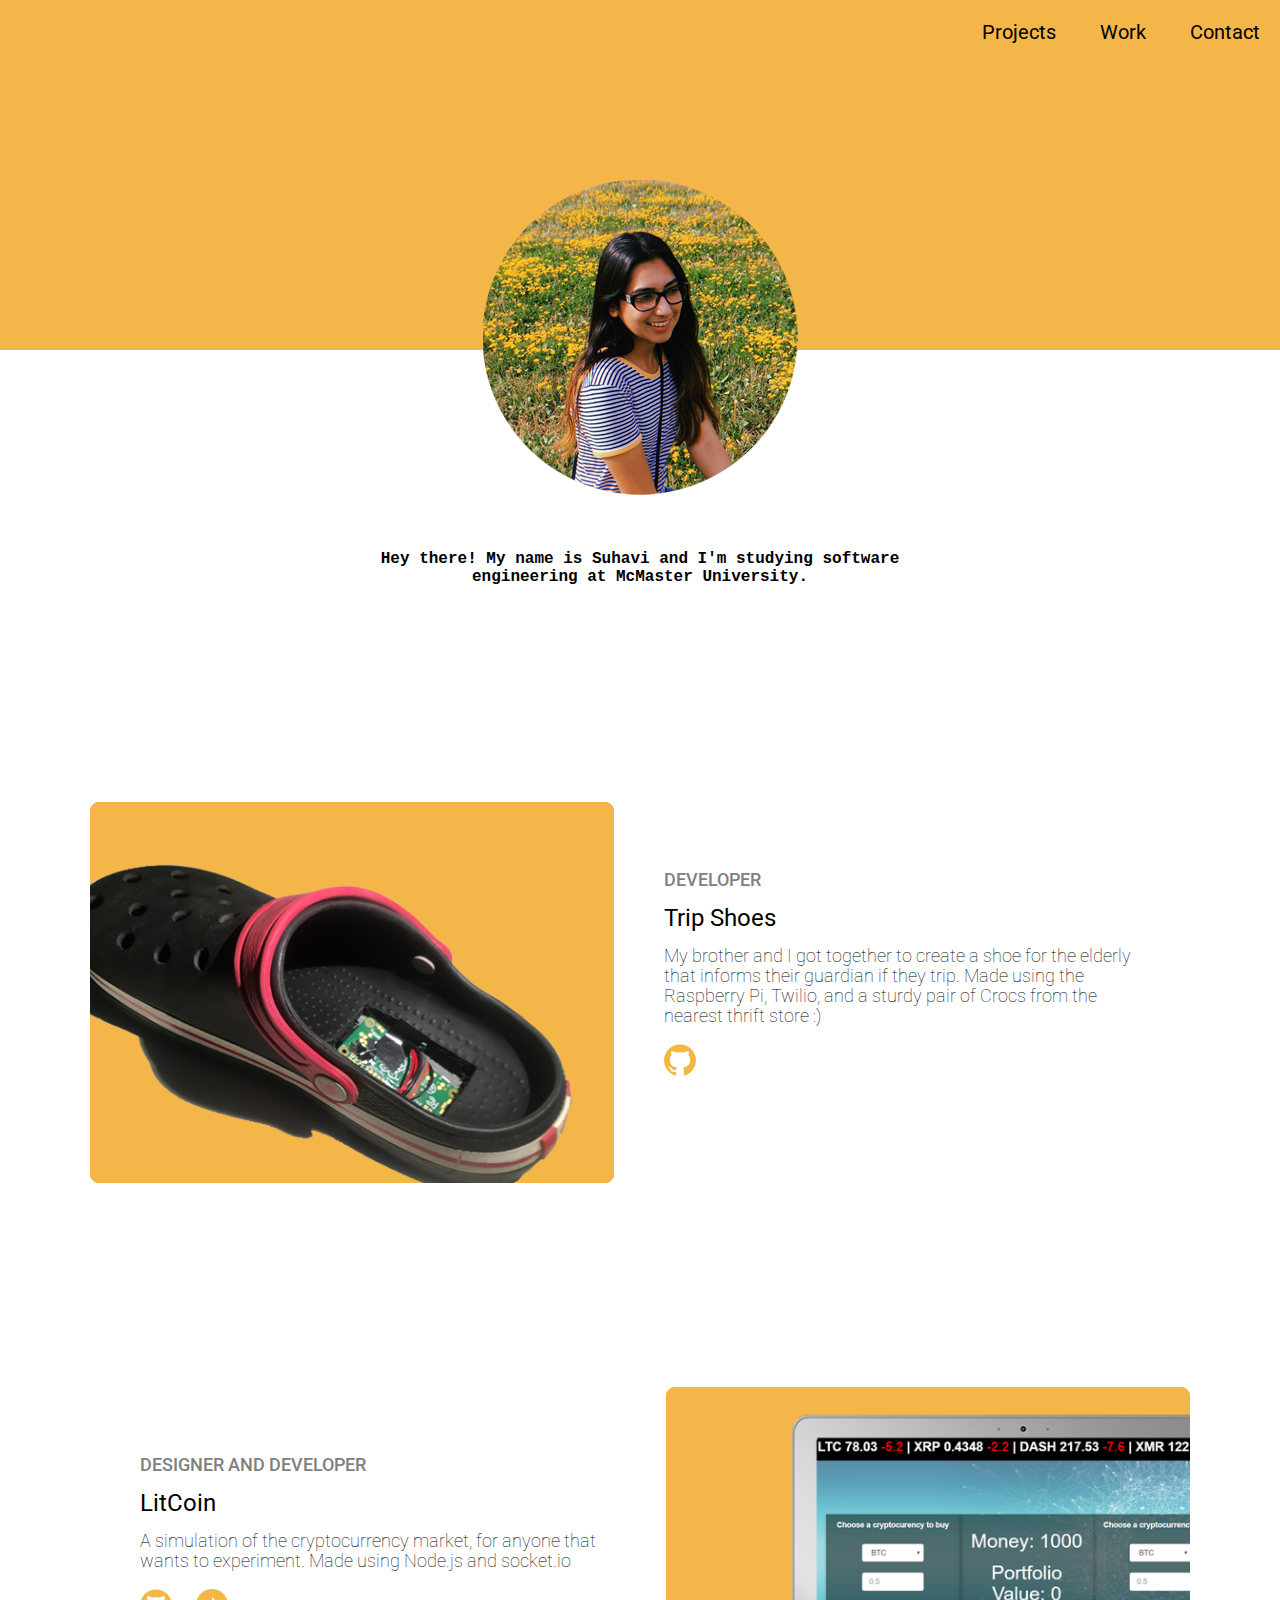
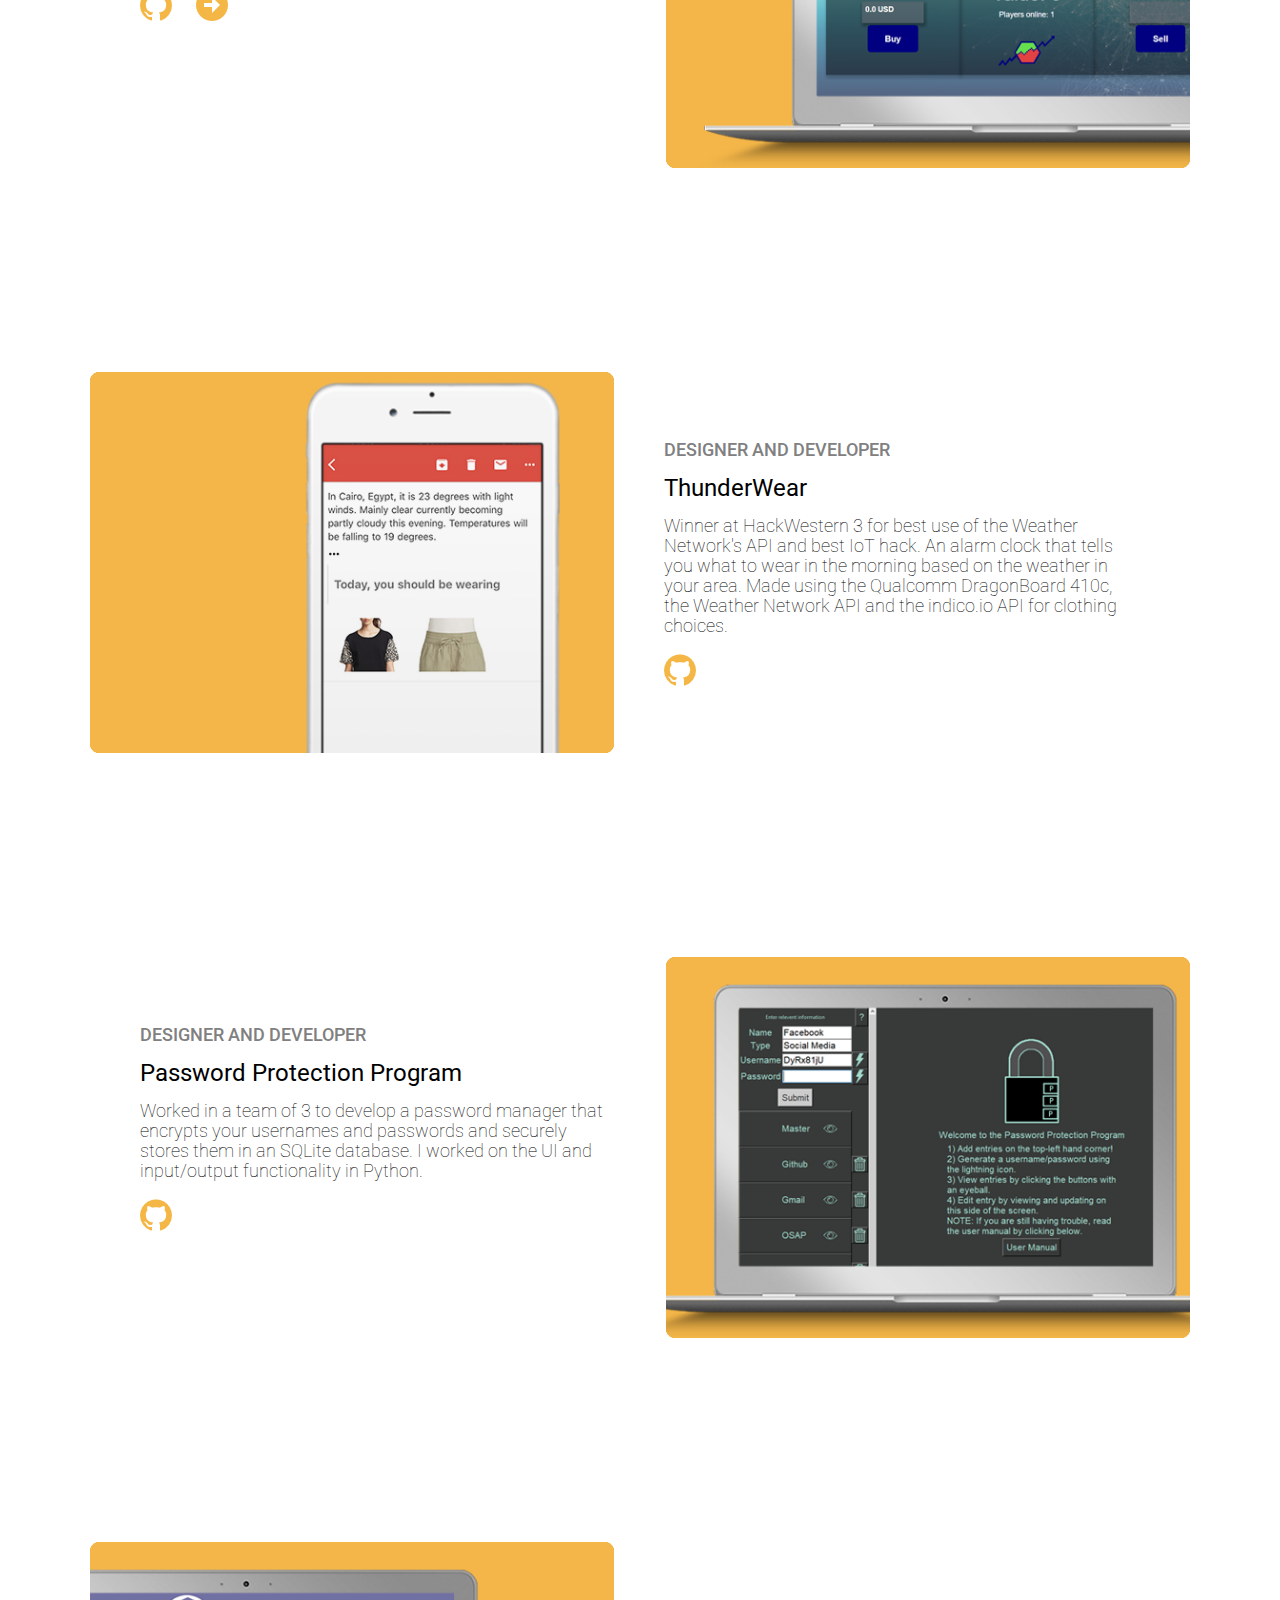
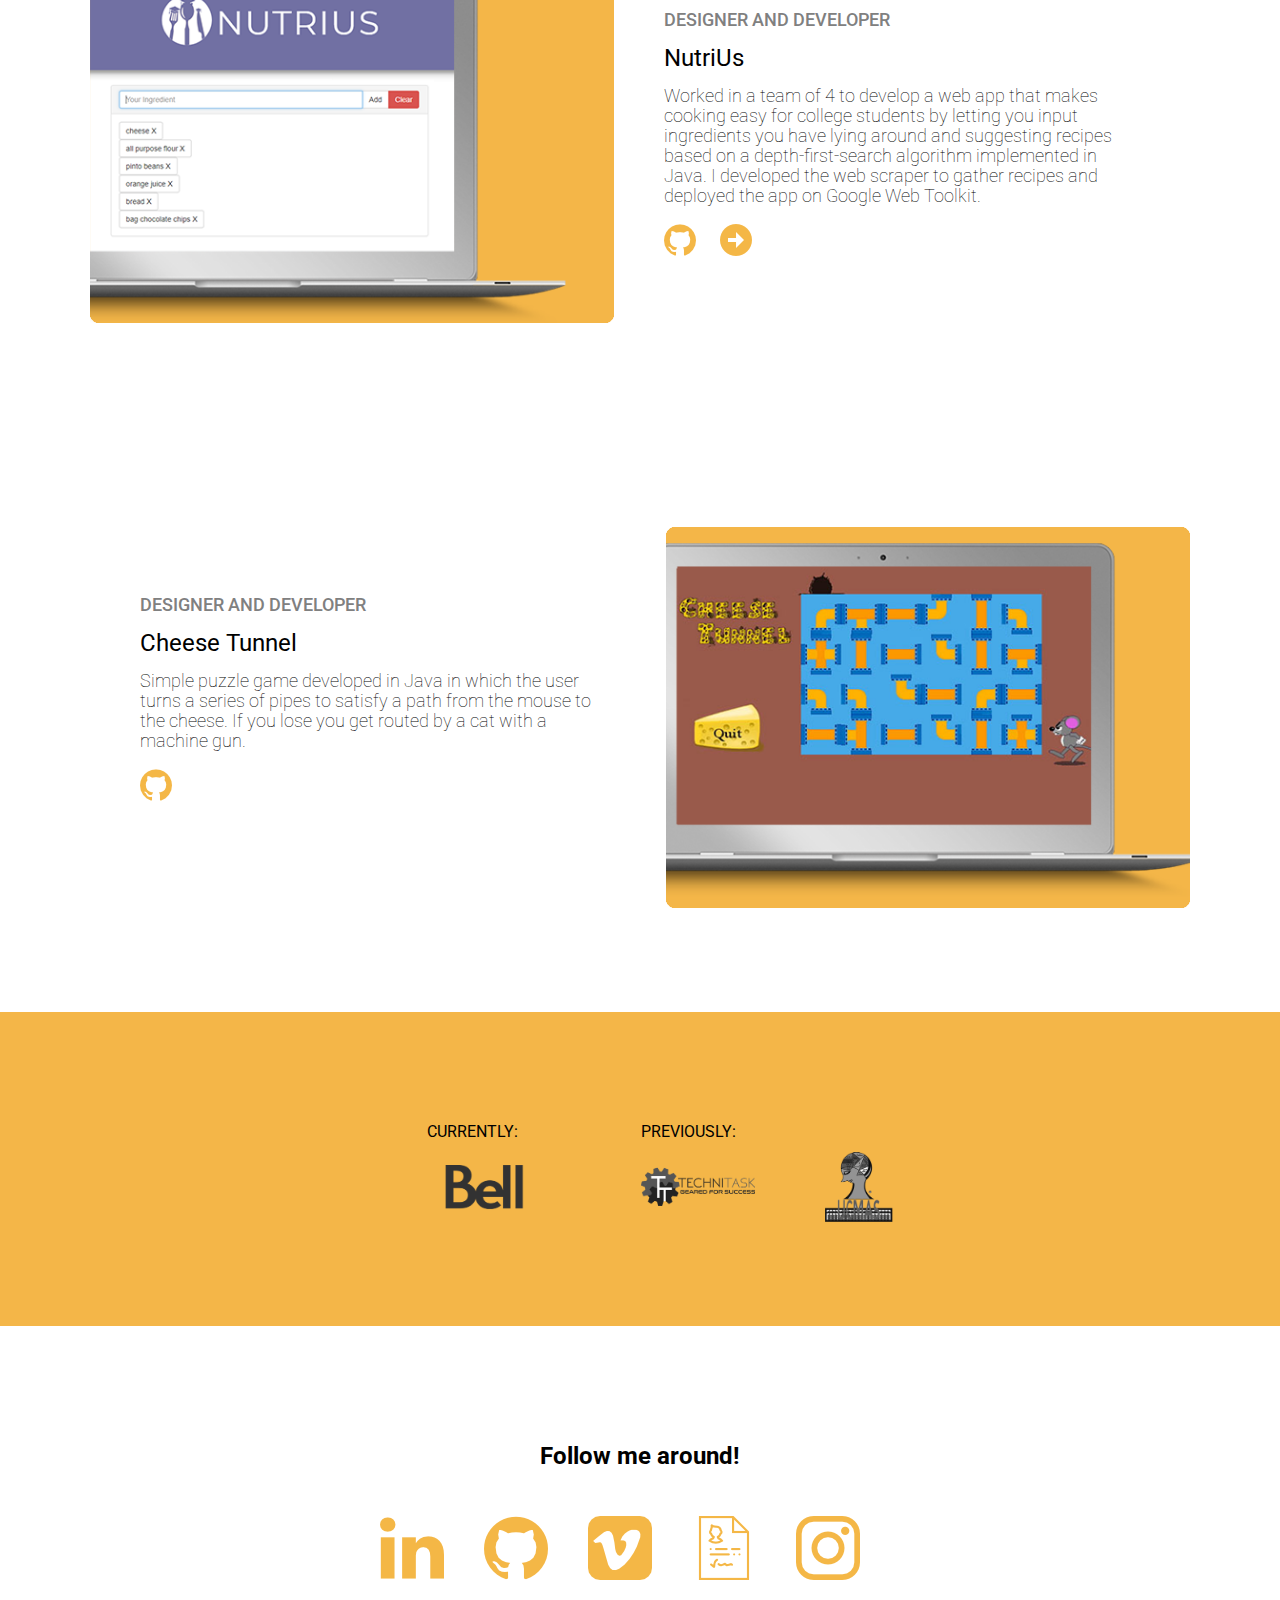
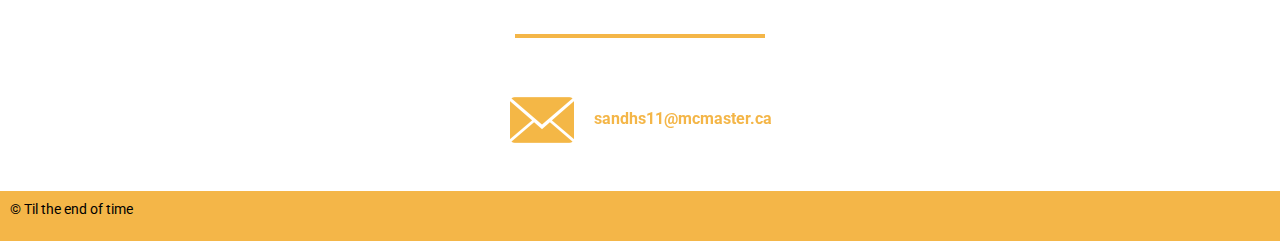
==== index.html @ 32600d79 "pretty much done" ====
<!DOCTYPE html>
<html>
    <head>
        <meta name="apple-mobile-web-app-capable" content="yes">
        <meta content="text/html; charset=utf-8" http-equiv="Content-Type">
        <meta name="viewport" content="width=device-width, initial-scale=1">


    <!-- Font family Roboto -->
    <link href="https://fonts.googleapis.com/css?family=Roboto:100,400,500,700" rel="stylesheet">
    
    <!-- Stylesheet -->
    <link rel="stylesheet" type="text/css" href="styles.css">
    </head>

  
    <body>
            
    <header>
        <div class="menu" onclick="overlay(this)">
            <div class="bar1"></div>
            <div class="bar2"></div>
            <div class="bar3"></div>
        </div>

        <div id="overlay" style="display: none;">
            <img src="https://i.gifer.com/YdBR.gif" style="width:200px;height:200px;"><br>
            <a href="#projects">Projects</a><br>
            <a href="#work">Work</a><br>
            <a href="">Contact</a>
        </div>

        <script>
            function overlay(menu) {
                var x = document.getElementById("overlay");
                menu.classList.toggle("change");
                if (x.style.display === "none") {
                    x.style.display = "block";
                } else {
                    x.style.display = "none";
                }
            }
        </script>

        <nav>
            <a href="#projects">Projects</a>
            <a href="#work">Work</a>
            <a href="">Contact</a>
        </nav>
        <div class="face"></div>
    </header>
    <div class="blurb">
        <p>
            Hey there! My name is Suhavi and I'm studying software engineering at McMaster University.
        </p>
    </div>
    <section id="projects">
        <div class="project">
            <div class="project-preview">
                <img src="images/projects/tripshoes.png">
            </div>
            <div class="project-info">
                <h3>Developer</h3>
                <h1>Trip Shoes</h1>
                <p>My brother and I got together to create a shoe for the elderly that informs their guardian if they trip. Made using the Raspberry Pi, Twilio, and a sturdy pair of Crocs from the nearest thrift store :)</p>
                <a href="https://gist.github.com/gucci-ninja/dfd30814d7d392cb71375a4069c9fa4d"><img src="images/icons/github-mustard.png"></a>
            </div>
        </div>
        <div class="project">
            <div class="project-info">
                <h3>Designer and Developer</h3>
                <h1>LitCoin</h1>
                <p>A simulation of the cryptocurrency market, for anyone that wants to experiment. Made using Node.js and socket.io</p>
                <a href="https://github.com/gucci-ninja/LitCoin"><img src="images/icons/github-mustard.png"></a>
                <a href="https://litcoin.herokuapp.com"><img src="images/icons/arrow-mustard.png"></a>
            </div>
            <div class="project-preview">
                <img src="images/projects/litcoin.png">
            </div>
        </div>
        <div class="project">
            <div class="project-preview">
                <img src="images/projects/thunderwear.png">
            </div>
            <div class="project-info">
                <h3>Designer and Developer</h3>
                <h1>ThunderWear</h1>
                <p>Winner at HackWestern 3 for best use of the Weather Network's API and best IoT hack. An alarm clock that tells you what to wear in the morning based on the weather in your area. Made using the Qualcomm DragonBoard 410c, the Weather Network API and the indico.io API for clothing choices.</p>
                <a href="https://github.com/ShabanaD/ThunderWear"><img src="images/icons/github-mustard.png"></a>
            </div>
        </div>
        <div class="project">
            <div class="project-info">
                <h3>Designer and Developer</h3>
                <h1>Password Protection Program</h1>
                <p>Worked in a team of 3 to develop a password manager that encrypts your usernames and passwords and securely stores them in an SQLite database. I worked on the UI and input/output functionality in Python.</p>
                <a href="https://github.com/gucci-ninja/PasswordProtectionProgram"><img src="images/icons/github-mustard.png"></a>
                
            </div>
            <div class="project-preview">
                <img src="images/projects/ppp.png">
            </div>
        </div>
        <div class="project">
            <div class="project-preview">
                <img src="images/projects/nutrius.png">
            </div>
            <div class="project-info">
                <h3>Designer and Developer</h3>
                <h1>NutriUs</h1>
                <p>Worked in a team of 4 to develop a web app that makes cooking easy for college students by letting you input ingredients you have lying around and suggesting recipes based on a depth-first-search algorithm implemented in Java. I developed the web scraper to gather recipes and deployed the app on Google Web Toolkit.</p>
                <a href="https://github.com/gucci-ninja/NutriUs"><img src="images/icons/github-mustard.png"></a>
                <a href="http://1-dot-group7-164413.appspot.com"><img src="images/icons/arrow-mustard.png"></a>

            </div>
        </div>
        <div class="project">
            <div class="project-info">
                <h3>Designer and Developer</h3>
                <h1>Cheese Tunnel</h1>
                <p>Simple puzzle game developed in Java in which the user turns a series of pipes to satisfy a path from the mouse to the cheese. If you lose you get routed by a cat with a machine gun.</p>
                <a href="https://github.com/gucci-ninja/Cheese-Tunnel"><img src="images/icons/github-mustard.png"></a>
            </div>
            <div class="project-preview">
                <img src="images/projects/cheesetunnel.png">
            </div>
        </div>
    </section>
   
    <section id="work">
        <div class="work">
            <div class="current">
                <h1>Currently:</h1>
                <a href="blog.html" class="hvr-float"><img src="images/work/bell-gray.png"></a>
            </div>
            <div class="previous">
                <h1>Previously:</h1>
                <a href="http://technitask.com/" class="hvr-float"><img src="images/work/technitask-gray.png"></a>
                <a href="https://ucmas.ca/" class="hvr-float"><img src="images/work/ucmas-gray.png"></a>
            </div>
        </div>
    </section>

    <section id="contact">
        <h1>Follow me around!</h1>
        <div class="socials">
            <a href="https://www.linkedin.com/in/suhavi/" class="hvr-pop"><img src="images/icons/linkedin-mustard.png"></a>
            <a href="https://github.com/gucci-ninja"  class="hvr-pop"><img src="images/icons/github-mustard2.png"></a>
            <a href="https://vimeo.com/user7877430" class="hvr-pop"><img src="images/icons/vimeo-mustard.png"></a>
            <a href="documents/Suhavi.pdf" class="hvr-pop" ><img src="images/icons/resume-mustard.png"></a>
            <a href="https://www.instagram.com/ultraandviolet/" class="hvr-pop"><img src="images/icons/instagram-mustard.png"></a>
        </div>
        <div class="bar"></div>
        <div class="email">
            <a href="mailto:sandhs11@mcmaster.ca" class="hvr-pop"><img src="images/icons/email-mustard.png"><h4>sandhs11@mcmaster.ca</h4></a>
        </div>
    </section>
    </body>
    <footer>
        <h4>© Til the end of time</h4>
    </footer>
    
</html>
---- styles.css ----
body { 
  background: white;
  padding: 0;
  margin: 0;
  overflow-x: hidden;
}

header {
  width: 100%;
  background: #f4b648;
  height: 350px;
}

header .face {
  background: url(images/face.png) no-repeat;
  height: 325px;
  width: 315px;
  position: relative;
  margin: 0 auto;
  top: 180px;
  
}
header nav {
  float: right;
  margin-top: 20px;
}
header nav a {
  display: inline-block;
  text-decoration: none;
  margin-left: 20px;
  margin-right: 20px;
  color: black;
  font-family: 'Roboto', sans-serif;
  font-weight: 400;
  font-size: 20px;
}

header nav a:hover {
  display: inline-block;
  text-decoration: none;
  color: white;
  font-family: 'Roboto', sans-serif;
  font-weight: 400;
  font-size: 20px;
  transition: 0.5s;
}

#overlay {
  height: 100%;
  width: 100%;
  position: fixed;
  z-index: 1;
  top: 0;;
  left: 0;
  background-color: white;
  overflow-x: hidden;
  transition: 0.5s;
  text-align: center;
  padding-top: 100px;
  line-height: 30px;
}

#overlay a {
  text-decoration: none;
  font-family: 'Roboto', 'sans-serif';
  color: black;
}

#overlay a:hover {
  transition: 0.3s;
  color: #f4b648;
}

@media only screen and (max-width: 630px) {
  header nav {
    display: none;
    margin-left: 0;
  }
  .menu {
    display: inline-block;
    cursor: pointer;
    float: right;
    margin: 10px 10px 10px 10px;
    z-index: 2; 
    position: relative;
  }
  
  .bar1, .bar2, .bar3 {
    width: 25px;
    height: 4px;
    background-color: #333;
    margin: 5px 0;
    transition: 0.4s;
  }

  .change .bar1 {
    -webkit-transform: rotate(-45deg) translate(-5px, 3px);
    transform: rotate(-45deg) translate(-5px, 3px);
  }

.change .bar2 {opacity: 0;}

.change .bar3 {
    -webkit-transform: rotate(45deg) translate(-8px, -8px);
    transform: rotate(45deg) translate(-8px, -8px)
  }

  .project {
    display: inline !important;
    max-width: 350px;
    overflow: auto;
  }

  .project-info {
    width: auto !important;
  }

  .work {
    display: inline-block !important;
    overflow: auto;
  }

}
.blurb {
  max-width: 630px;
  margin: 0 auto;
  margin-top: 200px;
}

.blurb p {
  font-family: 'Courier New', Courier, monospace;
  font-weight: bold;
  text-align: center;
  padding-bottom: 100px;
}

.project {
  width: 1100px;
  margin: 0 auto;
  padding-top: 100px;
  display: flex;
  padding-bottom: 100px;
}

.project-preview img {
  max-width: 100%;
  height: auto;
}

.project-info {
  width: 500px;
  padding: 50px 50px 50px 50px;
  line-height: 20px;
  font-family: 'Roboto', 'sans-serif';
}

.project-info h3 {
  text-transform: uppercase;
  color: gray;
  font-weight: 500;
  font-size: 18px;
}

.project-info h1 {
  font-weight: 400;
  font-size: 24px;

}

.project-info p {
  font-weight: 100;
  font-size: 18px;
  color: black;
}

.project-info img {
  padding: 0 20px 0 0px;
}

#work {
  background: #f4b648;
}
.work img {
  height: 70px;
  width: auto;
}

.work h1 {
  font-family: 'Roboto', 'sans-serif';
  font-weight: 400;
  text-transform: uppercase;
  color: black;
  font-size: 16px;
}

.work {
  margin: 0 auto;
  display: flex;
  align-items: center;
  justify-content: center;
  padding-bottom: 100px;
}

.current {
  padding: 100px 0 0 100px;
}

.previous {
  padding: 100px 0 0 100px;
}

.previous img {
  margin-right: 40px;
}

/* Float */
.hvr-float {
  display: inline-block;
  vertical-align: middle;
  -webkit-transform: perspective(1px) translateZ(0);
  transform: perspective(1px) translateZ(0);
  box-shadow: 0 0 1px rgba(0, 0, 0, 0);
  -webkit-transition-duration: 0.3s;
  transition-duration: 0.3s;
  -webkit-transition-property: transform;
  transition-property: transform;
  -webkit-transition-timing-function: ease-out;
  transition-timing-function: ease-out;
}
.hvr-float:hover, .hvr-float:focus, .hvr-float:active {
  -webkit-transform: translateY(-8px);
  transform: translateY(-8px);
}

#contact {
  padding-top: 100px;
}

#contact h1 {
  font-family: 'Roboto', 'sans-serif';
  font-weight: 700;
  font-size: 24px;
  text-align: center;
  padding-bottom: 30px;
}

.socials {
  display: flex;
  align-items: center;
  justify-content: center;
  width: 100%;
  padding-bottom: 50px;
}

.socials a {
  margin-right: 40px;
}

.bar {
  width: 250px;
  height: 0px;
  border-top: 4px solid #f4b648;
  margin: 0px auto 50px;
}

.email {
  margin: 0 auto;
  width: 260px;
  padding-bottom: 20px;
}

.email a {
  display: flex;
}

.email a  {
  font-family: 'Roboto', 'sans-serif';
  font-weight: 400;
  font-size: 16px;
  text-decoration: none;
  color: #f4b648
}

.email a h4 {
  margin-left: 20px;
}

footer {
  height: 50px;
  width: max;
  background-color: #f4b648;
}

/* Pop */
@-webkit-keyframes hvr-pop {
  50% {
    -webkit-transform: scale(1.2);
    transform: scale(1.2);
  }
}
@keyframes hvr-pop {
  50% {
    -webkit-transform: scale(1.2);
    transform: scale(1.2);
  }
}
.hvr-pop {
  display: inline-block;
  vertical-align: middle;
  -webkit-transform: perspective(1px) translateZ(0);
  transform: perspective(1px) translateZ(0);
  box-shadow: 0 0 1px rgba(0, 0, 0, 0);
}
.hvr-pop:hover, .hvr-pop:focus, .hvr-pop:active {
  -webkit-animation-name: hvr-pop;
  animation-name: hvr-pop;
  -webkit-animation-duration: 0.3s;
  animation-duration: 0.3s;
  -webkit-animation-timing-function: linear;
  animation-timing-function: linear;
  -webkit-animation-iteration-count: 1;
  animation-iteration-count: 1;
}

footer h4 {
  padding: 10px 0 0 10px;
  font-family: 'Roboto', 'sans-serif';
  font-weight: 400;
  font-size: 14px;
}
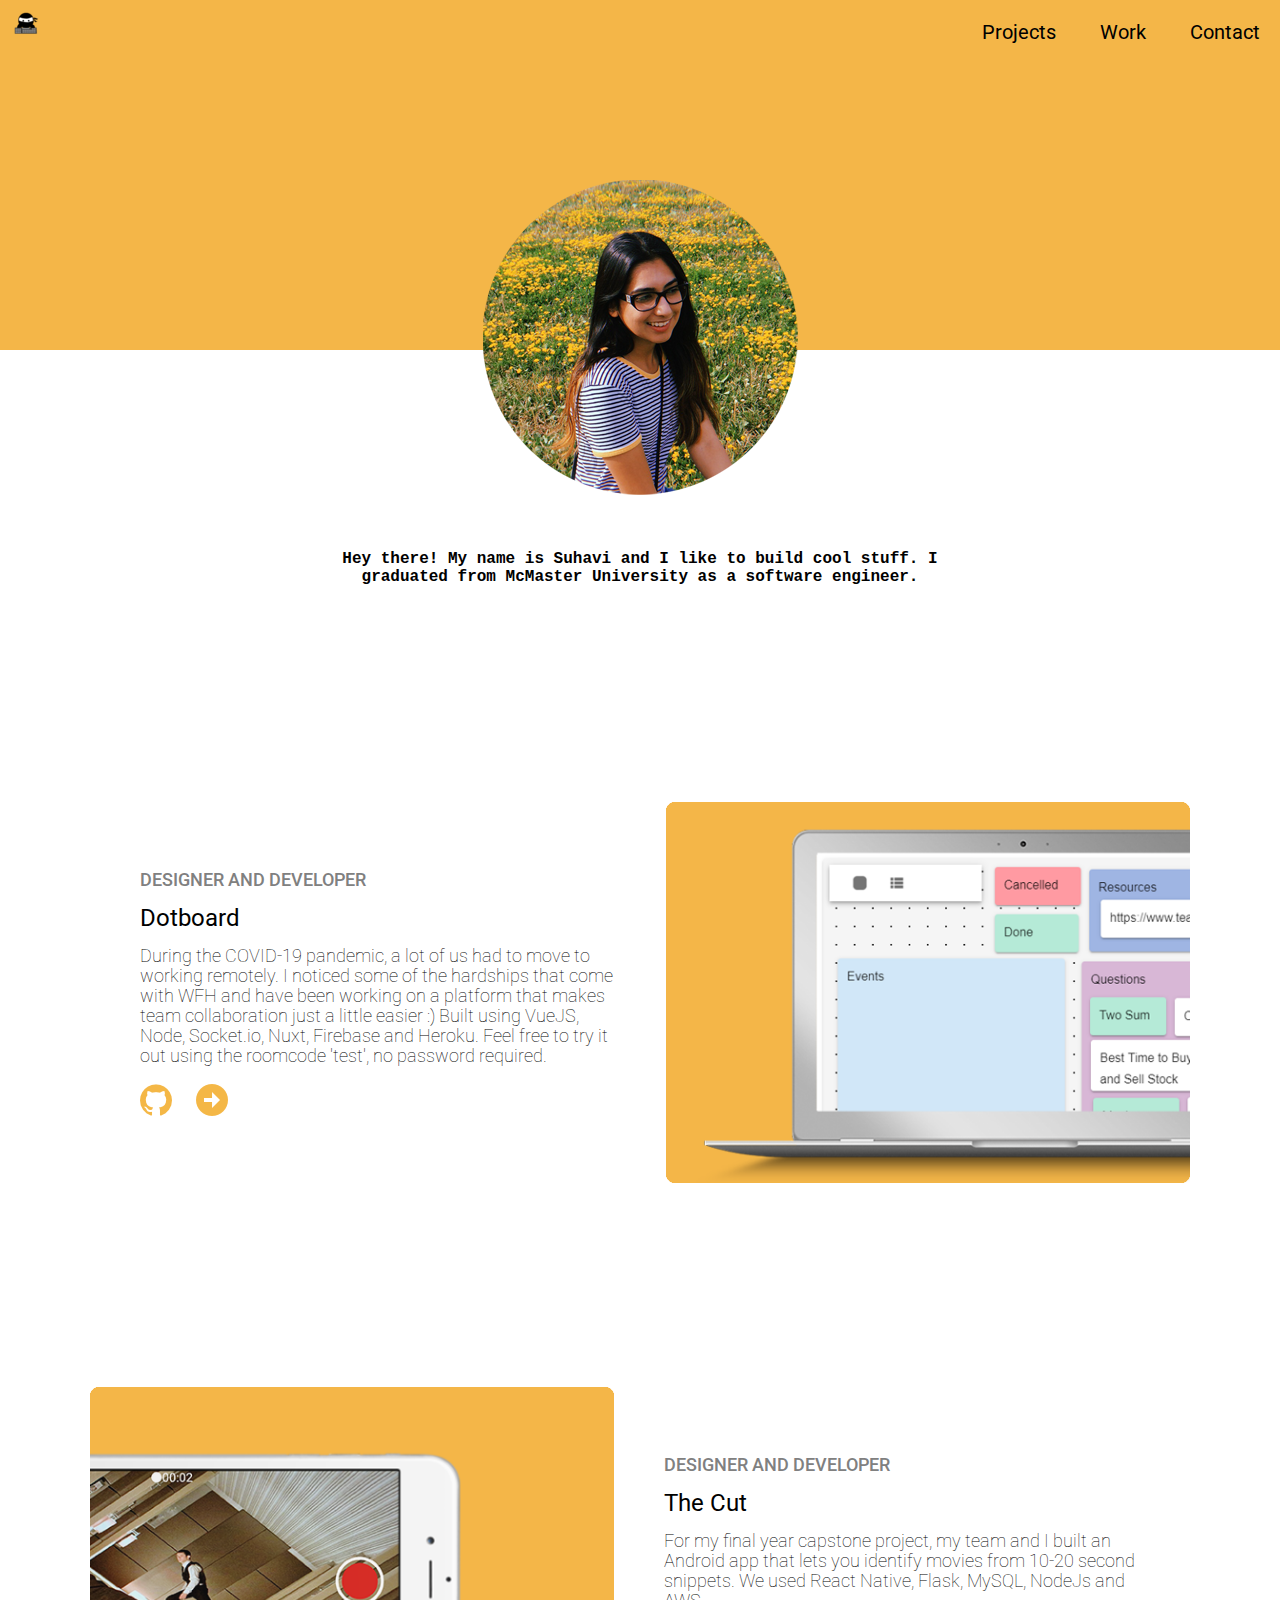
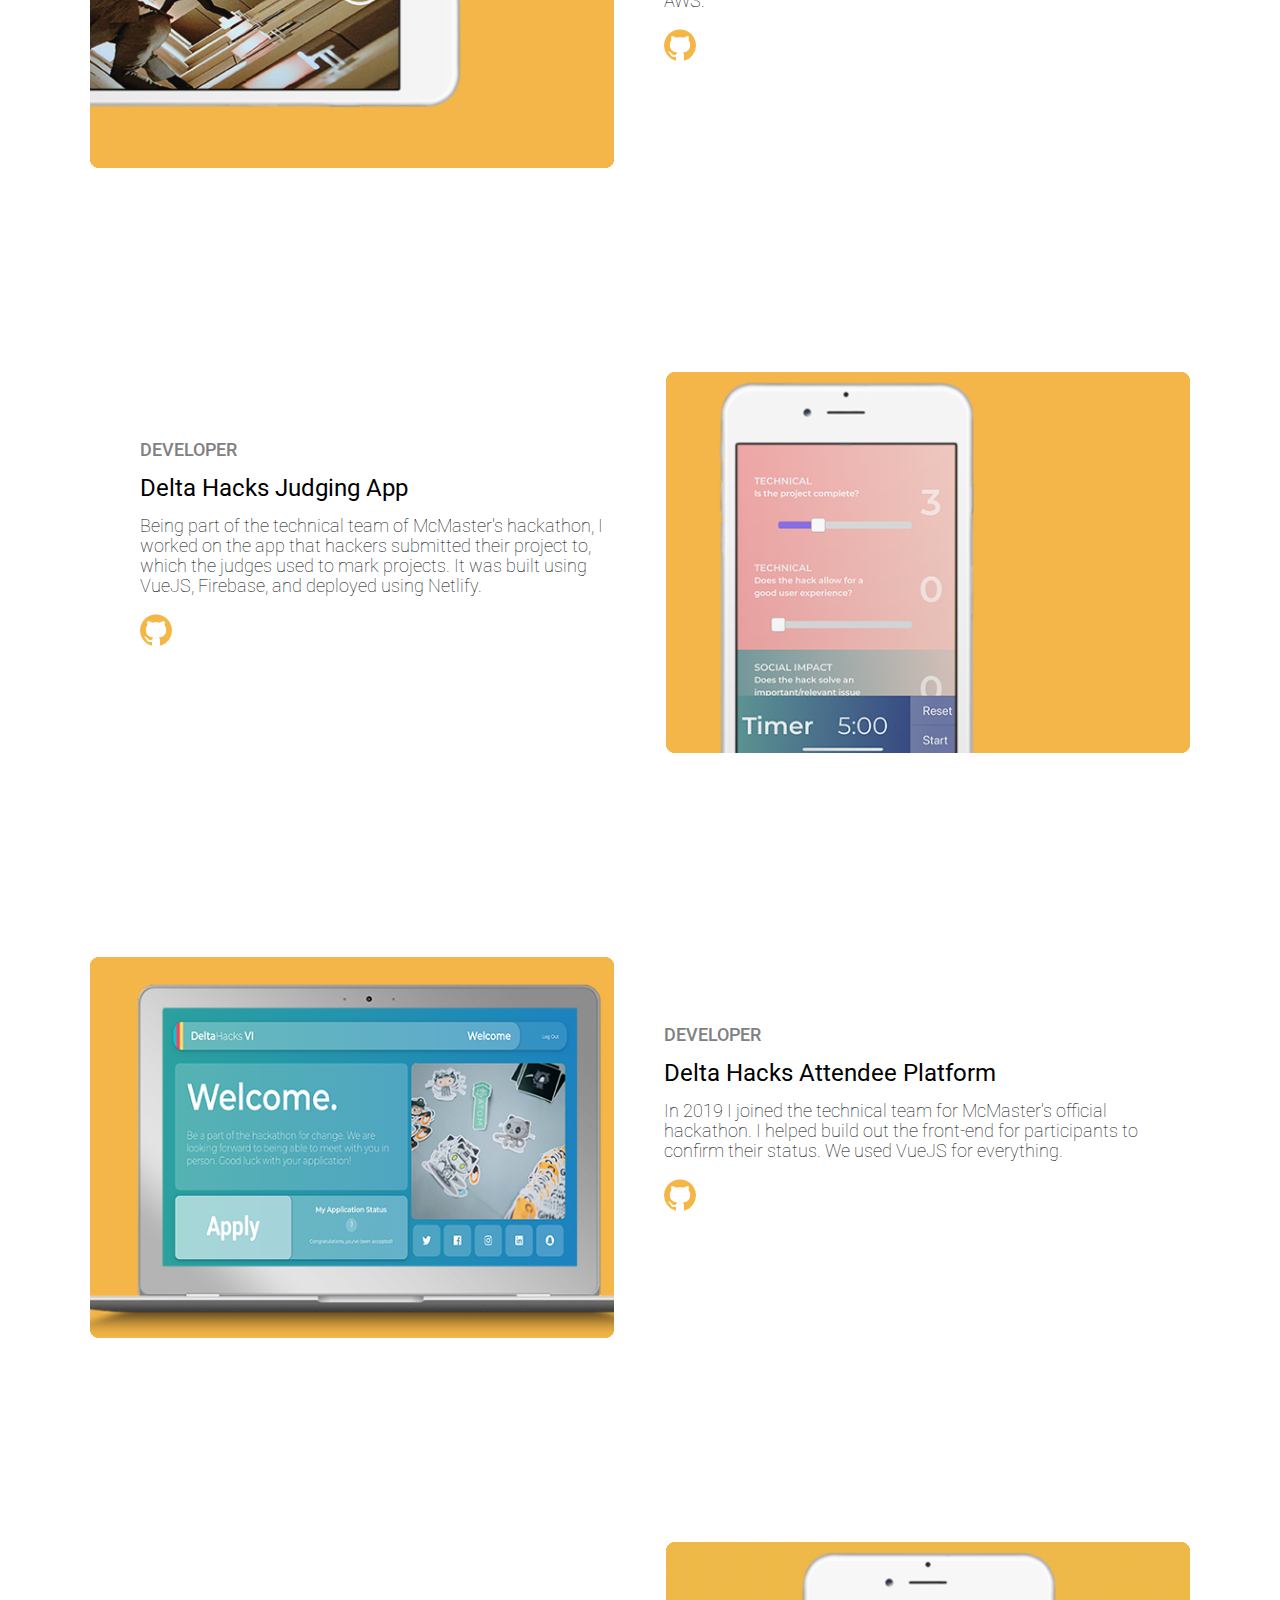
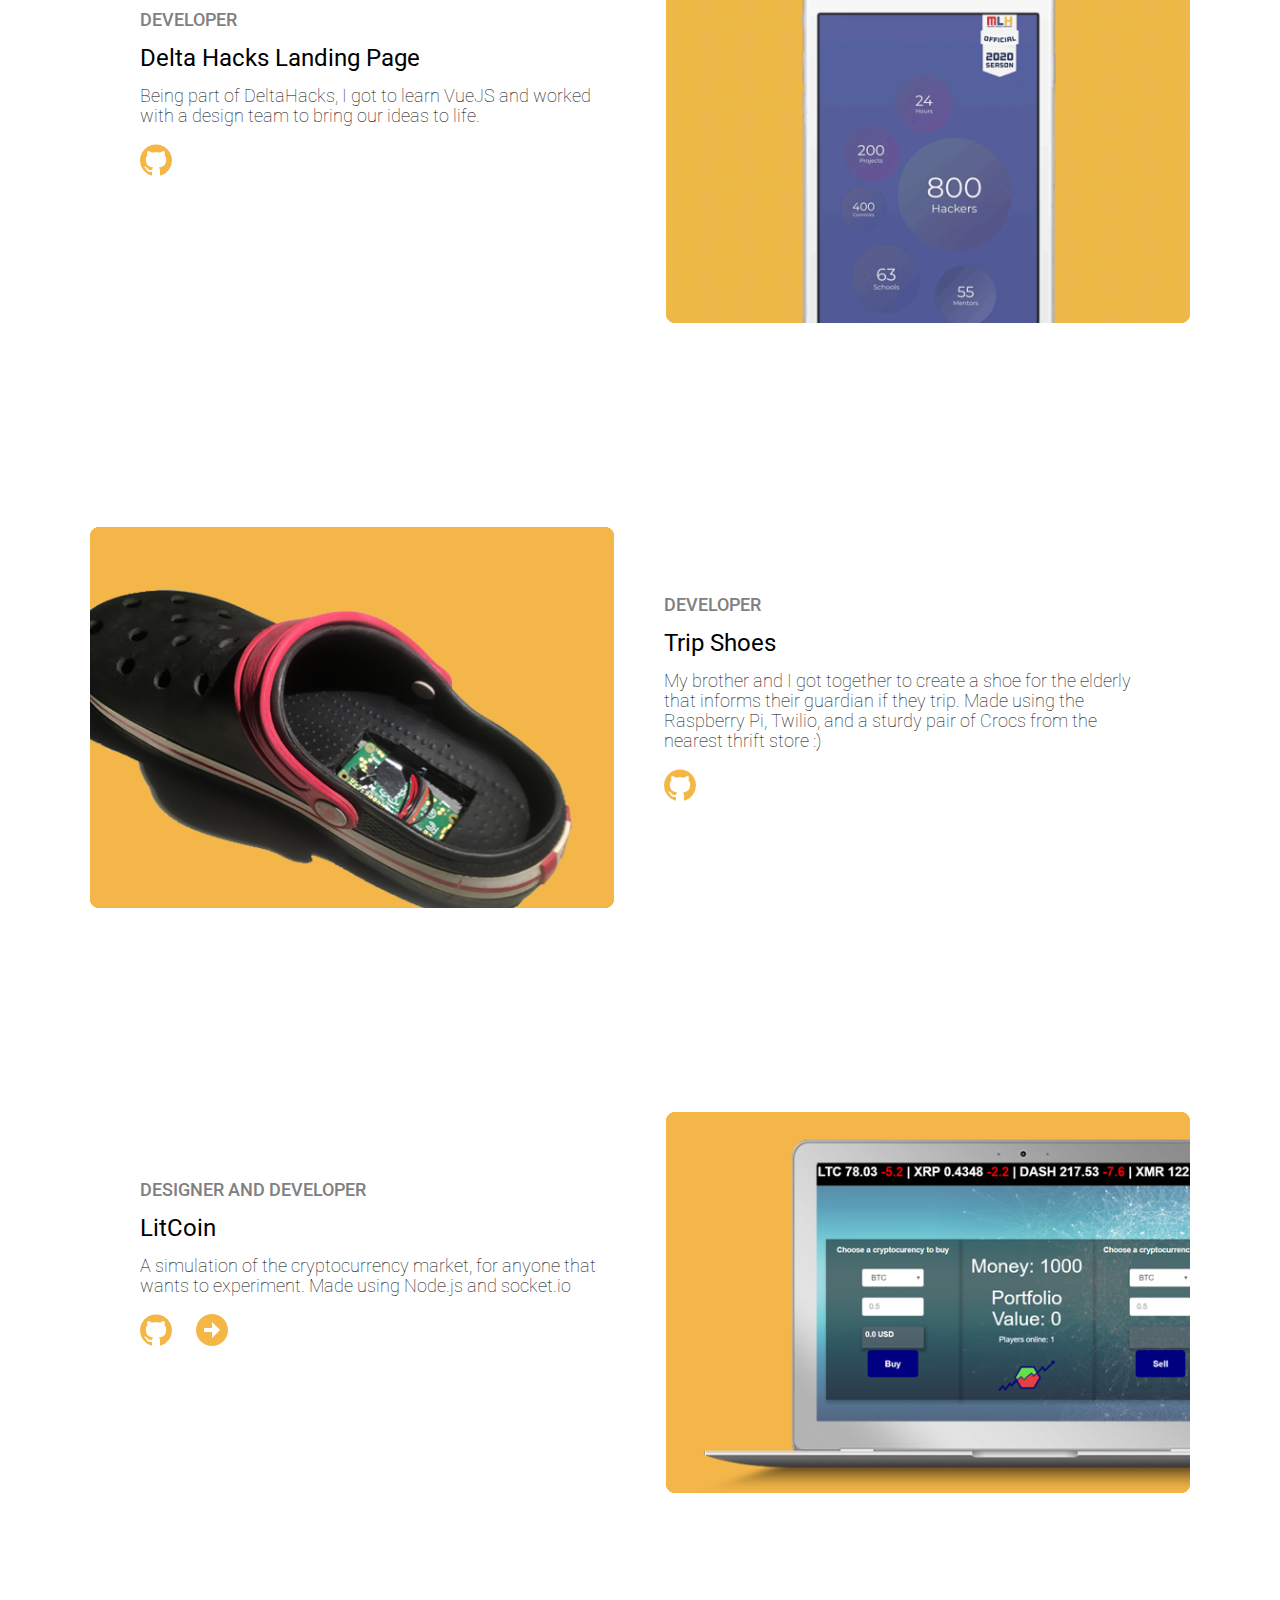
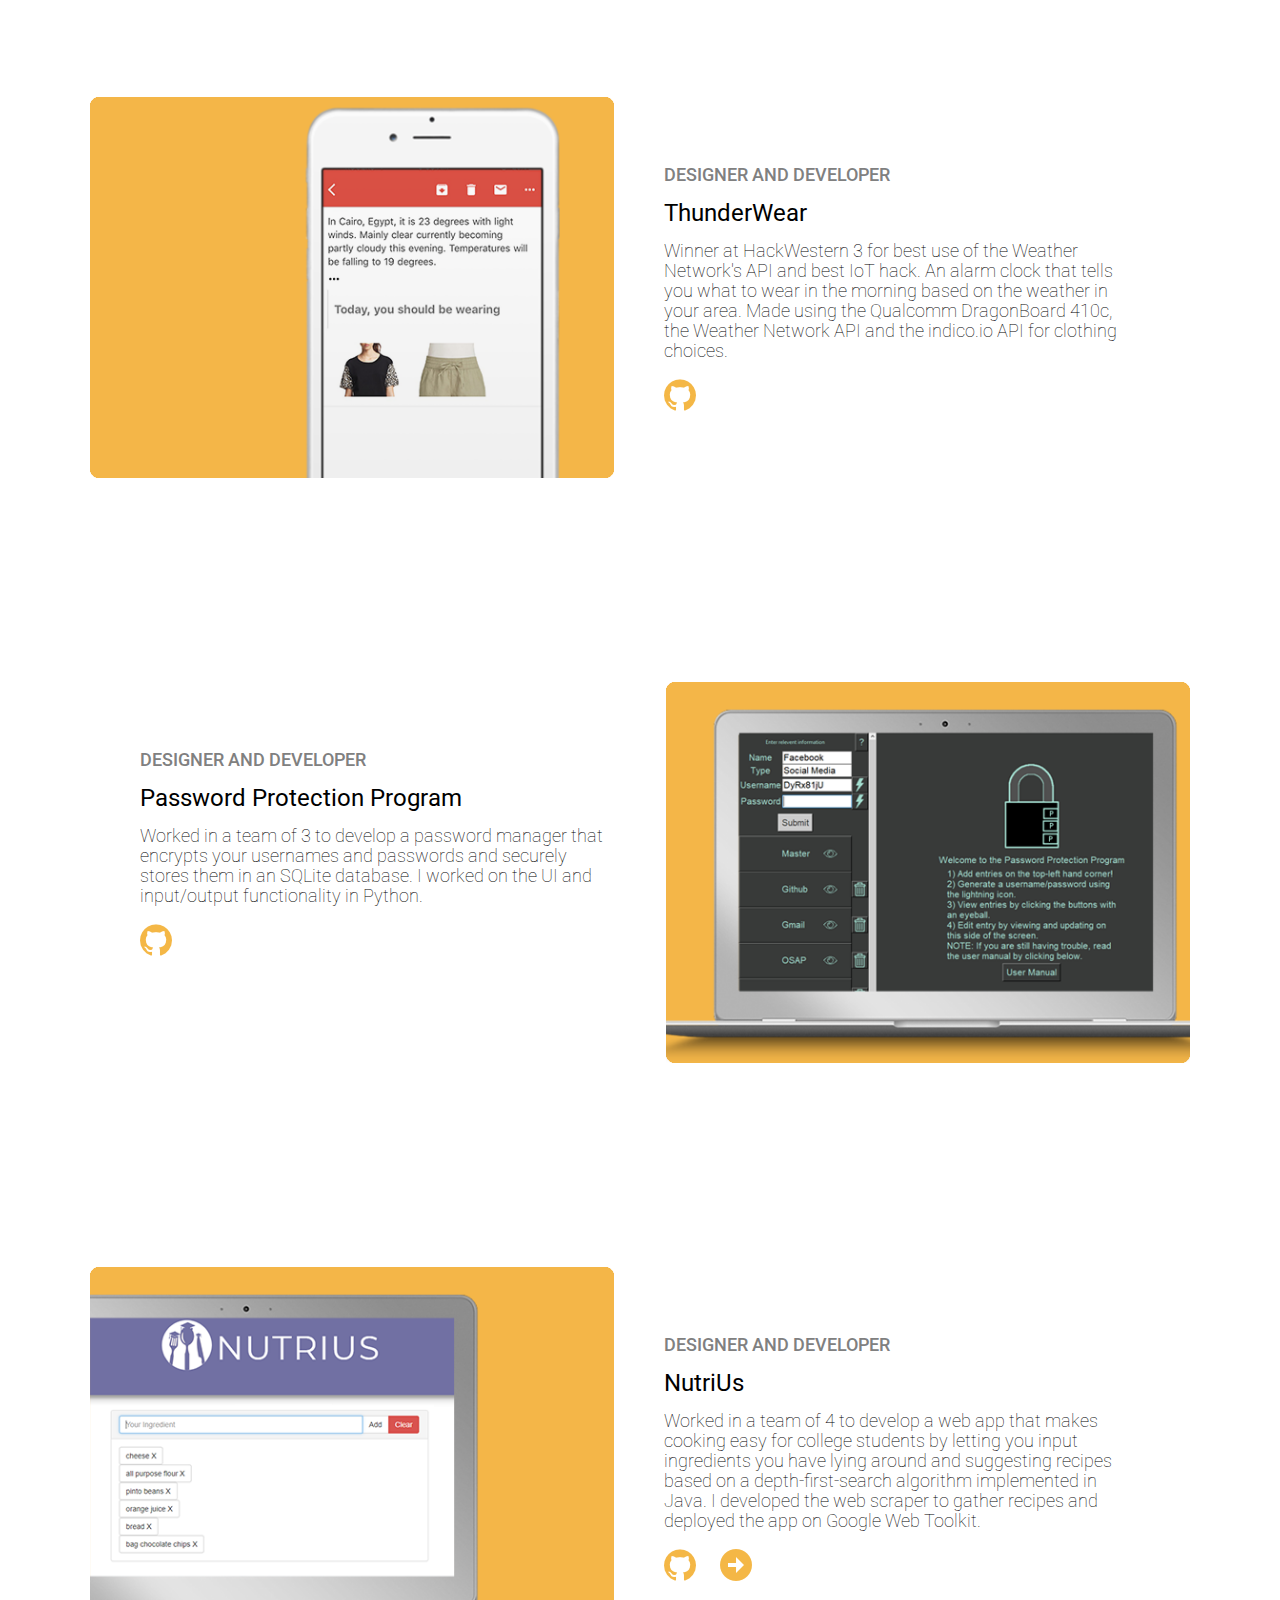
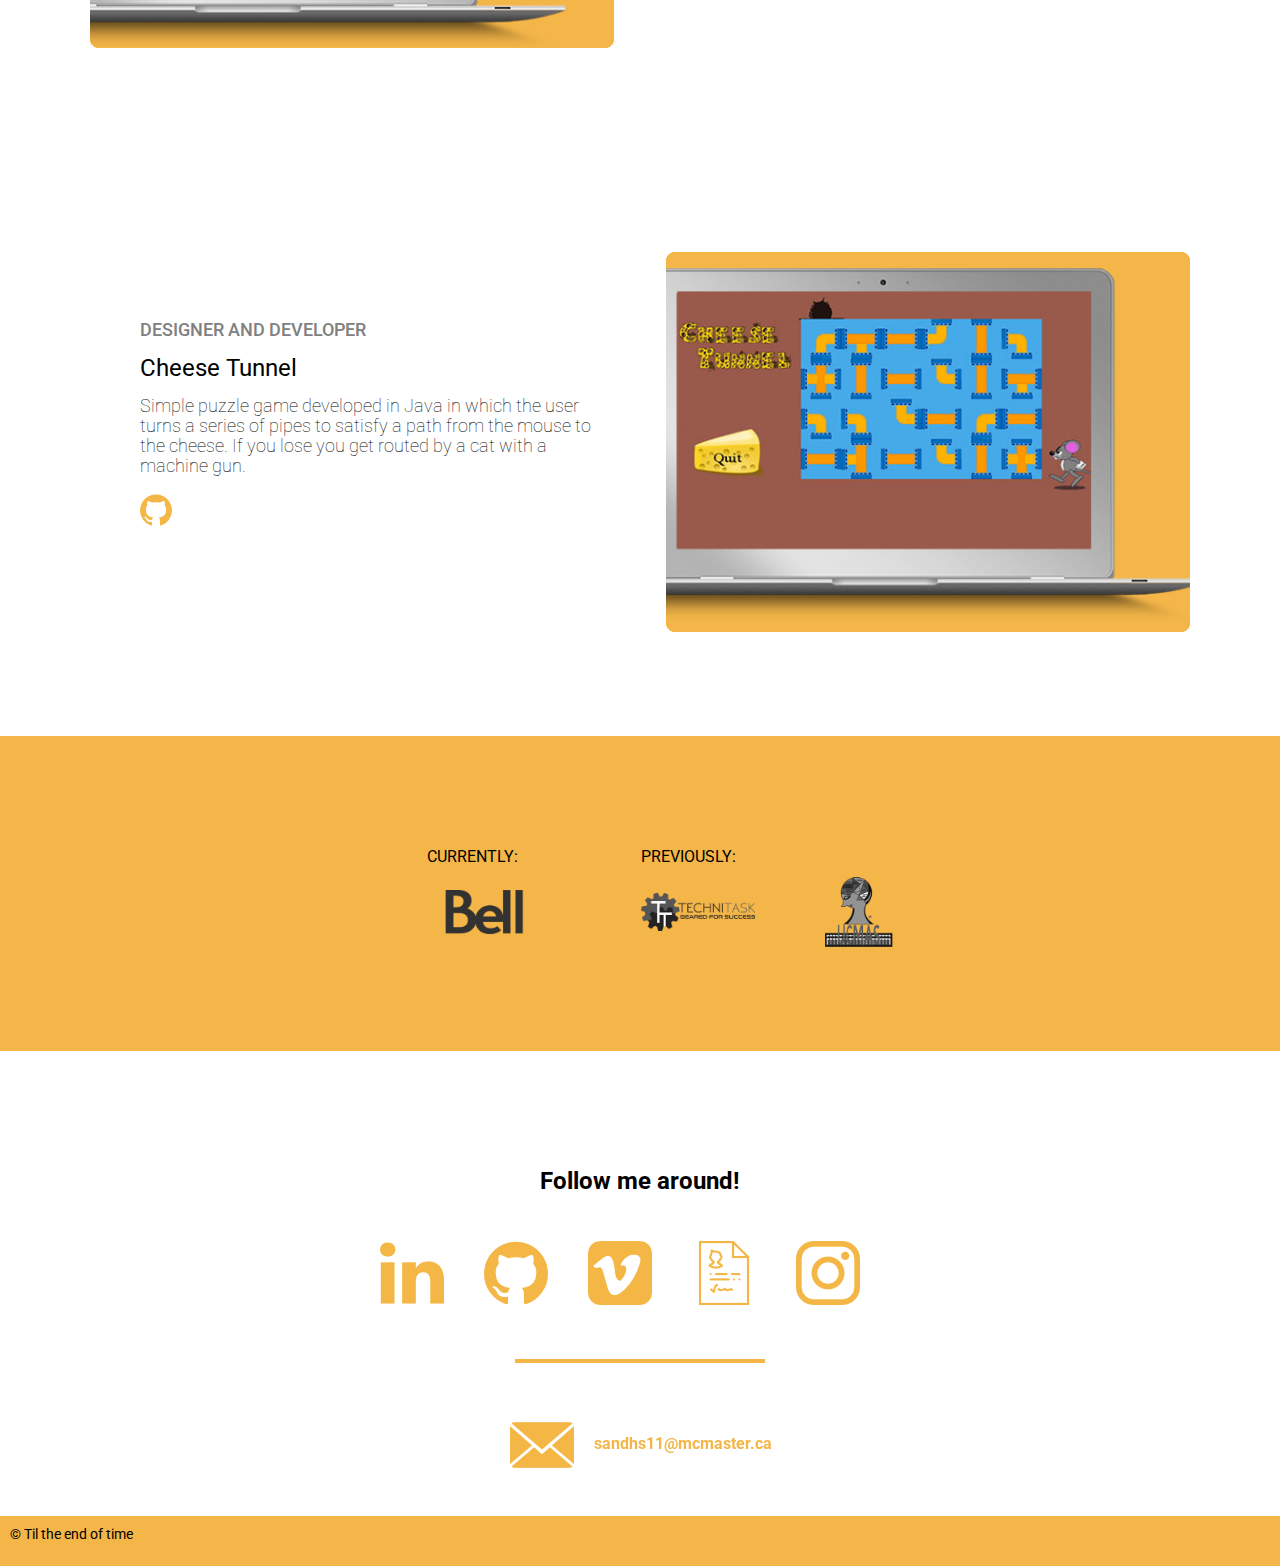
==== commit 02c0e645: "Added new projects and updated my resume" ====
--- a/index.html
+++ b/index.html
@@ -4,6 +4,7 @@
         <meta name="apple-mobile-web-app-capable" content="yes">
         <meta content="text/html; charset=utf-8" http-equiv="Content-Type">
         <meta name="viewport" content="width=device-width, initial-scale=1">
+        <link rel="shortcut icon" href="images/icons/logo.ico">
 
 
     <!-- Font family Roboto -->
@@ -17,6 +18,7 @@
     <body>
             
     <header>
+        <div id="logo"><img src="images/icons/logo.ico" style="float:left;margin-left:10px;margin-top:10px;"></div>
         <div class="menu" onclick="overlay(this)">
             <div class="bar1"></div>
             <div class="bar2"></div>
@@ -25,9 +27,9 @@
 
         <div id="overlay" style="display: none;">
             <img src="https://i.gifer.com/YdBR.gif" style="width:200px;height:200px;"><br>
-            <a href="#projects">Projects</a><br>
-            <a href="#work">Work</a><br>
-            <a href="">Contact</a>
+            <a href="#projects" onclick="overlay(this)">Projects</a><br>
+            <a href="#work" onclick="overlay(this)">Work</a><br>
+            <a href="#contact" onclick="overlay(this)">Contact</a>
         </div>
 
         <script>
@@ -45,16 +47,72 @@
         <nav>
             <a href="#projects">Projects</a>
             <a href="#work">Work</a>
-            <a href="">Contact</a>
+            <a href="#contact">Contact</a>
         </nav>
         <div class="face"></div>
     </header>
     <div class="blurb">
         <p>
-            Hey there! My name is Suhavi and I'm studying software engineering at McMaster University.
+            Hey there! My name is Suhavi and I like to build cool stuff. I graduated from McMaster University as a software engineer.
         </p>
     </div>
     <section id="projects">
+        <div class="project">
+            <div class="project-info">
+                <h3>Designer and Developer</h3>
+                <h1>Dotboard</h1>
+                <p>During the COVID-19 pandemic, a lot of us had to move to working remotely. I noticed some of the hardships that come with WFH and have been working on a platform that makes team collaboration just a little easier :) Built using VueJS, Node, Socket.io, Nuxt, Firebase and Heroku. Feel free to try it out using the roomcode 'test', no password required.</p>
+                <a href="https://github.com/gucci-ninja/tower"><img src="images/icons/github-mustard.png"></a>
+                <a href="https://dotboard.herokuapp.com"><img src="images/icons/arrow-mustard.png"></a>
+            </div>
+            <div class="project-preview">
+                <img src="images/projects/dotboard.png">
+            </div>
+        </div>
+        <div class="project">
+            <div class="project-preview">
+                <img src="images/projects/thecut.png">
+            </div>
+            <div class="project-info">
+                <h3>Designer and Developer</h3>
+                <h1>The Cut</h1>
+                <p>For my final year capstone project, my team and I built an Android app that lets you identify movies from 10-20 second snippets. We used React Native, Flask, MySQL, NodeJs and AWS.</p>
+                <a href="https://github.com/scrum-til-i-die/TheCut"><img src="images/icons/github-mustard.png"></a>
+            </div>
+        </div>
+        <div class="project">
+            <div class="project-info">
+                <h3>Developer</h3>
+                <h1>Delta Hacks Judging App</h1>
+                <p>Being part of the technical team of McMaster's hackathon, I worked on the app that hackers submitted their project to, which the judges used to mark projects. It was built using VueJS, Firebase, and deployed using Netlify.</p>
+                <a href="https://github.com/deltahacks/judge"><img src="images/icons/github-mustard.png"></a>
+            </div>
+            <div class="project-preview">
+                <img src="images/projects/judging.png">
+            </div>
+        </div>
+        <div class="project">
+            <div class="project-preview">
+                <img src="images/projects/deltahacks.png">
+            </div>
+            <div class="project-info">
+                <h3>Developer</h3>
+                <h1>Delta Hacks Attendee Platform</h1>
+                <p>In 2019 I joined the technical team for McMaster's official hackathon. I helped build out the front-end for participants to confirm their status. We used VueJS for everything.</p>
+                <a href="https://github.com/deltahacks/my.Deltahacks"><img src="images/icons/github-mustard.png"></a>
+            </div>
+        </div>
+        <div class="project">
+            <div class="project-info">
+                <h3>Developer</h3>
+                <h1>Delta Hacks Landing Page</h1>
+                <p>Being part of DeltaHacks, I got to learn VueJS and worked with a design team to bring our ideas to life.</p>
+                <a href="https://github.com/deltahacks/landing"><img src="images/icons/github-mustard.png"></a>
+            </div>
+            <div class="project-preview">
+                <img src="images/projects/deltahacks.gif">
+            </div>
+        </div>
         <div class="project">
             <div class="project-preview">
                 <img src="images/projects/tripshoes.png">
@@ -125,13 +183,18 @@
                 <img src="images/projects/cheesetunnel.png">
             </div>
         </div>
+        <script src="https://unpkg.com/scrollreveal/dist/scrollreveal.min.js"></script>
+        <script>
+            window.sr = ScrollReveal({ reset: true });
+            sr.reveal('.project', { duration: 500 });
+        </script>
     </section>
    
     <section id="work">
         <div class="work">
             <div class="current">
                 <h1>Currently:</h1>
-                <a href="blog.html" class="hvr-float"><img src="images/work/bell-gray.png"></a>
+                <a href="https://gucci-ninja.github.io/wordsandcode" class="hvr-float"><img src="images/work/bell-gray.png"></a>
             </div>
             <div class="previous">
                 <h1>Previously:</h1>
@@ -147,7 +210,7 @@
             <a href="https://www.linkedin.com/in/suhavi/" class="hvr-pop"><img src="images/icons/linkedin-mustard.png"></a>
             <a href="https://github.com/gucci-ninja"  class="hvr-pop"><img src="images/icons/github-mustard2.png"></a>
             <a href="https://vimeo.com/user7877430" class="hvr-pop"><img src="images/icons/vimeo-mustard.png"></a>
-            <a href="documents/Suhavi.pdf" class="hvr-pop" ><img src="images/icons/resume-mustard.png"></a>
+            <a href="documents/Suhavi2020.pdf" class="hvr-pop" ><img src="images/icons/resume-mustard.png"></a>
             <a href="https://www.instagram.com/ultraandviolet/" class="hvr-pop"><img src="images/icons/instagram-mustard.png"></a>
         </div>
         <div class="bar"></div>
